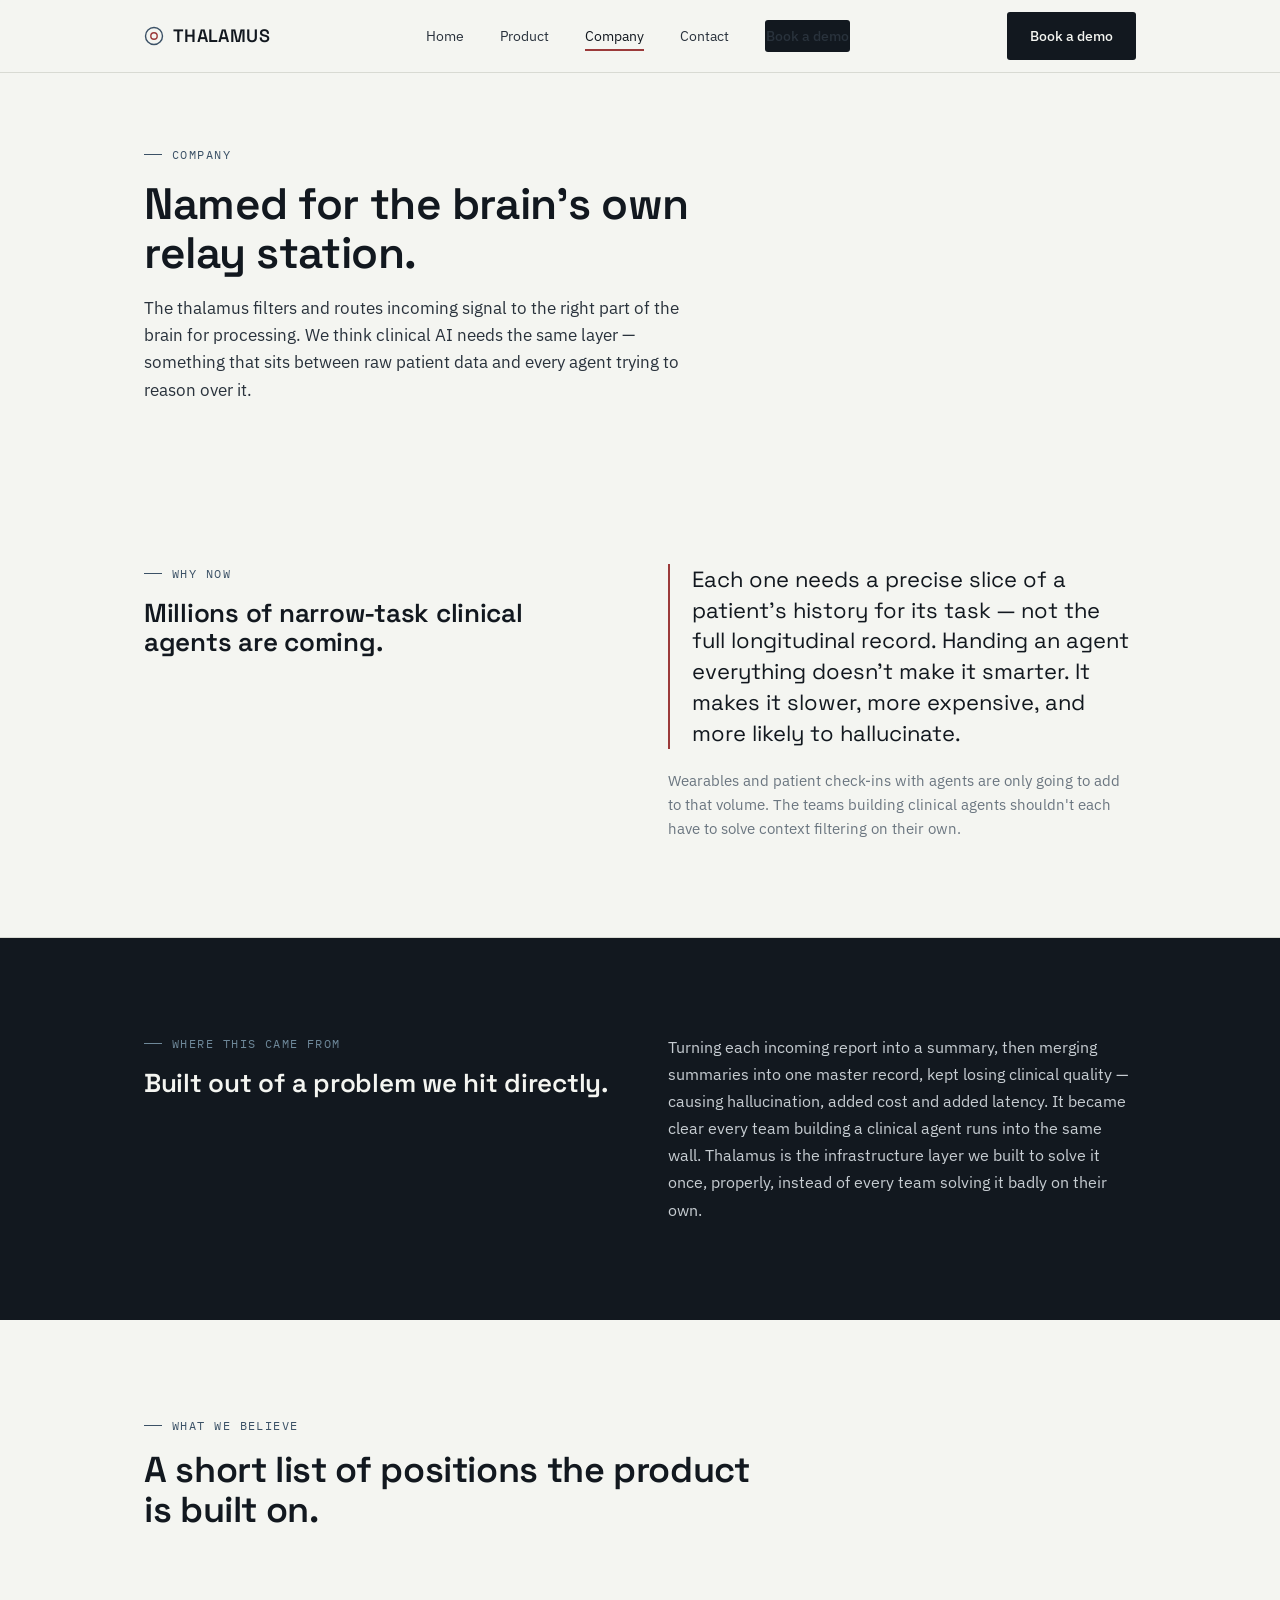
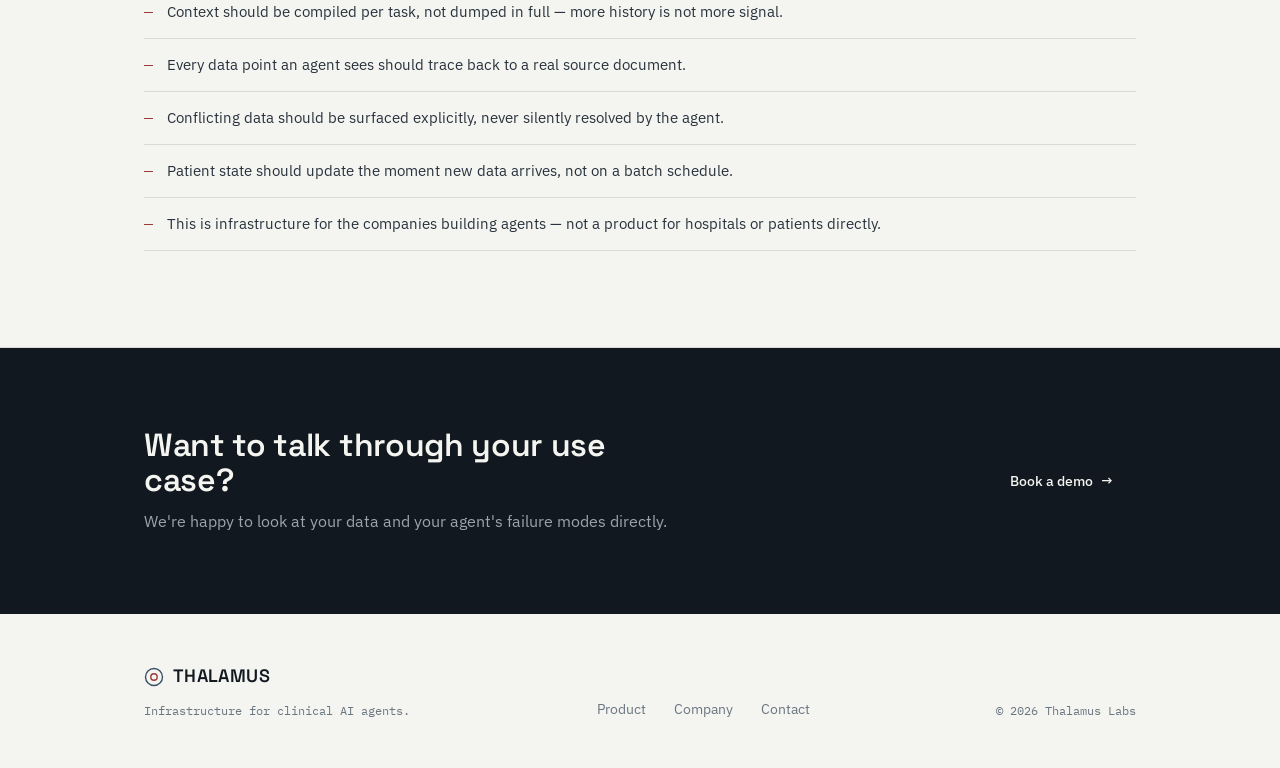
==== company.html @ b65f2268 "Add files via upload" ====
<!doctype html>
<html lang="en">
<head>
<meta charset="UTF-8">
<meta name="viewport" content="width=device-width, initial-scale=1">
<title>Company — Thalamus</title>
<meta name="description" content="Why Thalamus exists, where the name comes from, and what we believe about the future of clinical AI agents.">
<link rel="preconnect" href="https://fonts.googleapis.com">
<link href="https://fonts.googleapis.com/css2?family=Space+Grotesk:wght@500;600;700&family=IBM+Plex+Sans:wght@400;500;600&family=IBM+Plex+Mono:wght@400;500&display=swap" rel="stylesheet">
<link rel="stylesheet" href="styles.css">
</head>
<body>

<nav class="site-nav">
  <div class="wrap">
    <a href="index.html" class="logo">
      <svg class="mark" viewBox="0 0 20 20"><circle cx="10" cy="10" r="8.5"/><circle class="c2" cx="10" cy="10" r="3.2"/></svg>
      THALAMUS
    </a>
    <ul class="nav-links">
      <li><a href="index.html">Home</a></li>
      <li><a href="product.html">Product</a></li>
      <li><a href="company.html" aria-current="page">Company</a></li>
      <li><a href="contact.html">Contact</a></li>
      <li><a href="contact.html" class="btn btn-primary">Book a demo</a></li>
    </ul>
    <div class="nav-cta">
      <a href="contact.html" class="btn btn-primary">Book a demo</a>
      <button class="nav-toggle" aria-label="Toggle menu" aria-expanded="false"><span></span><span></span><span></span></button>
    </div>
  </div>
</nav>

<header class="page-hero">
  <div class="wrap">
    <div class="eyebrow">Company</div>
    <h1>Named for the brain's own relay station.</h1>
    <p class="lede">The thalamus filters and routes incoming signal to the right part of the brain for processing. We think clinical AI needs the same layer — something that sits between raw patient data and every agent trying to reason over it.</p>
  </div>
</header>

<section id="why">
  <div class="wrap two-col">
    <div>
      <div class="eyebrow">Why now</div>
      <h2 style="font-size:26px;">Millions of narrow-task clinical agents are coming.</h2>
    </div>
    <div>
      <p class="quote-block">Each one needs a precise slice of a patient's history for its task — not the full longitudinal record. Handing an agent everything doesn't make it smarter. It makes it slower, more expensive, and more likely to hallucinate.</p>
      <p style="margin-top:20px; color: var(--mist); font-size:15px;">Wearables and patient check-ins with agents are only going to add to that volume. The teams building clinical agents shouldn't each have to solve context filtering on their own.</p>
    </div>
  </div>
</section>

<section id="origin" class="dark">
  <div class="wrap two-col">
    <div>
      <div class="eyebrow">Where this came from</div>
      <h2 style="font-size:26px;">Built out of a problem we hit directly.</h2>
    </div>
    <div>
      <p style="color:#C7CDD2; font-size:16px; line-height:1.7;">Turning each incoming report into a summary, then merging summaries into one master record, kept losing clinical quality — causing hallucination, added cost and added latency. It became clear every team building a clinical agent runs into the same wall. Thalamus is the infrastructure layer we built to solve it once, properly, instead of every team solving it badly on their own.</p>
    </div>
  </div>
</section>

<section id="believe">
  <div class="wrap">
    <div class="section-head">
      <div class="eyebrow">What we believe</div>
      <h2>A short list of positions the product is built on.</h2>
    </div>
    <ul class="list-plain">
      <li>Context should be compiled per task, not dumped in full — more history is not more signal.</li>
      <li>Every data point an agent sees should trace back to a real source document.</li>
      <li>Conflicting data should be surfaced explicitly, never silently resolved by the agent.</li>
      <li>Patient state should update the moment new data arrives, not on a batch schedule.</li>
      <li>This is infrastructure for the companies building agents — not a product for hospitals or patients directly.</li>
    </ul>
  </div>
</section>

<section class="cta-band">
  <div class="wrap">
    <div>
      <h2>Want to talk through your use case?</h2>
      <p>We're happy to look at your data and your agent's failure modes directly.</p>
    </div>
    <a href="contact.html" class="btn btn-primary">Book a demo <span class="btn-arrow">→</span></a>
  </div>
</section>

<footer>
  <div class="wrap footer-grid">
    <div>
      <a href="index.html" class="logo">
        <svg class="mark" viewBox="0 0 20 20"><circle cx="10" cy="10" r="8.5"/><circle class="c2" cx="10" cy="10" r="3.2"/></svg>
        THALAMUS
      </a>
      <p class="footer-meta" style="margin-top:10px;">Infrastructure for clinical AI agents.</p>
    </div>
    <ul class="footer-links">
      <li><a href="product.html">Product</a></li>
      <li><a href="company.html">Company</a></li>
      <li><a href="contact.html">Contact</a></li>
    </ul>
    <div class="footer-meta">© 2026 Thalamus Labs</div>
  </div>
</footer>

<script src="script.js"></script>
</body>
</html>
---- styles.css ----
/* ==========================================================================
   THALAMUS — design tokens
   Palette: cool clinical paper, ink navy, steel-slate structure, sparse
   deep-signal red for flags. No warm cream, no terracotta, no near-black
   acid-accent defaults.
   Type: Space Grotesk (display — technical, geometric, a little unusual),
         IBM Plex Sans (body — built for technical/engineering communication),
         IBM Plex Mono (utility — layer labels, tags, provenance, data)
   ========================================================================== */

:root{
  --ink:        #12181F;
  --ink-soft:   #29323C;
  --paper:      #F4F5F1;
  --paper-dim:  #E9EAE4;
  --steel:      #3B5166;
  --steel-light:#6E8899;
  --signal:     #9B3A3A;
  --mist:       #6B7680;
  --line:       #D8DAD3;
  --line-dark:  #33404C;

  --font-display: 'Space Grotesk', 'Arial Narrow', sans-serif;
  --font-body:    'IBM Plex Sans', -apple-system, sans-serif;
  --font-mono:    'IBM Plex Mono', 'Courier New', monospace;

  --max: 1120px;
  --pad: clamp(20px, 5vw, 64px);
}

*{ box-sizing: border-box; }
html{ scroll-behavior: smooth; }

body{
  margin: 0;
  background: var(--paper);
  color: var(--ink);
  font-family: var(--font-body);
  font-size: 16px;
  line-height: 1.6;
  -webkit-font-smoothing: antialiased;
}

img, svg{ max-width: 100%; display: block; }

a{ color: inherit; }

:focus-visible{
  outline: 2px solid var(--signal);
  outline-offset: 3px;
}

h1, h2, h3, h4{
  font-family: var(--font-display);
  font-weight: 600;
  line-height: 1.1;
  margin: 0;
  letter-spacing: -0.01em;
}

p{ margin: 0; }

.wrap{
  max-width: var(--max);
  margin: 0 auto;
  padding-left: var(--pad);
  padding-right: var(--pad);
}

.eyebrow{
  font-family: var(--font-mono);
  font-size: 12px;
  letter-spacing: 0.12em;
  text-transform: uppercase;
  color: var(--steel);
  display: flex;
  align-items: center;
  gap: 10px;
  margin-bottom: 16px;
}
.eyebrow::before{
  content: "";
  width: 18px;
  height: 1px;
  background: var(--steel);
  display: inline-block;
}

/* ---------------------------------- nav --------------------------------- */

.site-nav{
  position: sticky;
  top: 0;
  z-index: 50;
  background: rgba(244,245,241,0.92);
  backdrop-filter: blur(6px);
  border-bottom: 1px solid var(--line);
}
.site-nav .wrap{
  display: flex;
  align-items: center;
  justify-content: space-between;
  height: 72px;
}
.logo{
  font-family: var(--font-display);
  font-weight: 600;
  font-size: 18px;
  letter-spacing: 0.02em;
  text-decoration: none;
  color: var(--ink);
  display: flex;
  align-items: center;
  gap: 9px;
}
.logo .mark{
  width: 20px; height: 20px;
  flex: none;
}
.logo .mark circle{ fill: none; stroke: var(--steel); stroke-width: 1.4; }
.logo .mark circle.c2{ stroke: var(--signal); }

.nav-links{
  display: flex;
  align-items: center;
  gap: 36px;
  list-style: none;
  margin: 0; padding: 0;
}
.nav-links a{
  text-decoration: none;
  font-size: 14px;
  color: var(--ink-soft);
  position: relative;
  padding: 4px 0;
}
.nav-links a:hover{ color: var(--ink); }
.nav-links a[aria-current="page"]{ color: var(--ink); }
.nav-links a[aria-current="page"]::after{
  content: "";
  position: absolute;
  left: 0; right: 0; bottom: -2px;
  height: 2px;
  background: var(--signal);
}
.nav-cta{ display: flex; align-items: center; gap: 24px; }
.nav-toggle{ display: none; }

/* --------------------------------- buttons -------------------------------- */

.btn{
  display: inline-flex;
  align-items: center;
  gap: 8px;
  font-family: var(--font-body);
  font-size: 14px;
  font-weight: 500;
  text-decoration: none;
  padding: 12px 22px;
  border-radius: 3px;
  border: 1px solid transparent;
  cursor: pointer;
  transition: background 0.15s ease, color 0.15s ease, border-color 0.15s ease;
}
.btn-primary{
  background: var(--ink);
  color: var(--paper);
}
.btn-primary:hover{ background: var(--steel); }
.btn-ghost{
  background: transparent;
  border-color: var(--line-dark);
  color: var(--ink);
}
.btn-ghost:hover{ border-color: var(--ink); }
.btn-arrow{ transition: transform 0.15s ease; }
.btn:hover .btn-arrow{ transform: translateX(3px); }

/* ---------------------------------- layout -------------------------------- */

section{ padding: 96px 0; border-bottom: 1px solid var(--line); }
section:last-of-type{ border-bottom: none; }
.section-head{
  max-width: 620px;
  margin-bottom: 56px;
}
.section-head h2{ font-size: clamp(26px, 3.2vw, 36px); }
.section-head p{ margin-top: 14px; color: var(--mist); font-size: 17px; }

.dark{ background: var(--ink); color: var(--paper); border-bottom: none; }
.dark .eyebrow{ color: var(--steel-light); }
.dark .eyebrow::before{ background: var(--steel-light); }
.dark .section-head p{ color: #9AA5AE; }

/* ------------------------------- hero ------------------------------- */

.hero{
  padding: 88px 0 40px;
  border-bottom: none;
}
.hero-grid{
  display: grid;
  grid-template-columns: 1.1fr 0.9fr;
  gap: 56px;
  align-items: center;
}
.hero h1{
  font-size: clamp(34px, 4.6vw, 54px);
  max-width: 15ch;
}
.hero .lede{
  margin-top: 22px;
  font-size: 18px;
  color: var(--ink-soft);
  max-width: 46ch;
}
.hero-actions{
  margin-top: 34px;
  display: flex;
  gap: 14px;
  flex-wrap: wrap;
}
.hero-figure{
  border: 1px solid var(--line);
  background: #FFFFFF;
  border-radius: 4px;
  padding: 20px 20px 16px;
}
.hero-figure-caption{
  font-family: var(--font-mono);
  font-size: 11px;
  color: var(--mist);
  display: flex;
  justify-content: space-between;
  margin-top: 10px;
  letter-spacing: 0.03em;
}

/* --------------------------- signal trace svg --------------------------- */

.trace-row{ display: flex; align-items: center; gap: 14px; }
.trace-row + .trace-row{ margin-top: 6px; }
.trace-label{
  font-family: var(--font-mono);
  font-size: 11px;
  color: var(--steel);
  width: 26px;
  flex: none;
}
.trace-row svg{ flex: 1; }
.trace-row path{
  fill: none;
  stroke: var(--steel-light);
  stroke-width: 1.5;
  stroke-linecap: round;
  stroke-dasharray: 620;
  stroke-dashoffset: 620;
  animation: draw 1.6s ease forwards;
}
.trace-row:nth-child(1) path{ animation-delay: 0.05s; stroke: #B7C1C8; }
.trace-row:nth-child(2) path{ animation-delay: 0.35s; stroke: var(--steel-light); }
.trace-row:nth-child(3) path{ animation-delay: 0.65s; stroke: var(--steel); }
.trace-row:nth-child(4) path{ animation-delay: 0.95s; stroke: var(--signal); stroke-width: 2; }
@keyframes draw{ to{ stroke-dashoffset: 0; } }
@media (prefers-reduced-motion: reduce){
  .trace-row path{ animation: none; stroke-dashoffset: 0; }
}

/* ------------------------------ chip / stat row ------------------------------ */

.chip-row{
  display: grid;
  grid-template-columns: repeat(4, 1fr);
  gap: 1px;
  background: var(--line);
  border: 1px solid var(--line);
  margin-top: 40px;
}
.chip{
  background: var(--paper);
  padding: 22px 20px;
}
.chip .k{
  font-family: var(--font-mono);
  font-size: 11px;
  color: var(--signal);
  letter-spacing: 0.06em;
}
.chip .v{
  margin-top: 8px;
  font-size: 15px;
  color: var(--ink-soft);
}

/* ------------------------------- layer cards ------------------------------- */

.layer-list{ display: flex; flex-direction: column; border-top: 1px solid var(--line); }
.layer{
  display: grid;
  grid-template-columns: 90px 1fr 1.3fr;
  gap: 28px;
  padding: 30px 0;
  border-bottom: 1px solid var(--line);
  align-items: start;
}
.layer .tag{
  font-family: var(--font-mono);
  font-size: 13px;
  color: var(--signal);
  padding-top: 3px;
}
.layer h3{ font-size: 19px; }
.layer .desc{ color: var(--mist); font-size: 15px; }
.layer .examples{
  font-family: var(--font-mono);
  font-size: 12.5px;
  color: var(--steel);
  line-height: 1.9;
}

/* --------------------------------- cards grid --------------------------------- */

.card-grid{
  display: grid;
  grid-template-columns: repeat(3, 1fr);
  gap: 1px;
  background: var(--line);
  border: 1px solid var(--line);
}
.card{
  background: var(--paper);
  padding: 30px 26px;
}
.card h3{ font-size: 17px; margin-bottom: 10px; }
.card p{ color: var(--mist); font-size: 14.5px; }
.card .tag{
  font-family: var(--font-mono);
  font-size: 11px;
  color: var(--steel);
  letter-spacing: 0.05em;
  margin-bottom: 14px;
  display: block;
}

/* ---------------------------------- cta band ---------------------------------- */

.cta-band{
  background: var(--ink);
  color: var(--paper);
  border-bottom: none;
  padding: 80px 0;
}
.cta-band .wrap{
  display: flex;
  align-items: center;
  justify-content: space-between;
  gap: 40px;
  flex-wrap: wrap;
}
.cta-band h2{ font-size: clamp(24px, 3vw, 32px); max-width: 22ch; }
.cta-band p{ color: #9AA5AE; margin-top: 10px; }

/* ---------------------------------- footer ---------------------------------- */

footer{
  padding: 48px 0;
}
.footer-grid{
  display: flex;
  justify-content: space-between;
  align-items: flex-end;
  gap: 24px;
  flex-wrap: wrap;
}
.footer-links{
  display: flex;
  gap: 28px;
  list-style: none;
  padding: 0; margin: 0;
  font-size: 13.5px;
}
.footer-links a{ text-decoration: none; color: var(--mist); }
.footer-links a:hover{ color: var(--ink); }
.footer-meta{ font-family: var(--font-mono); font-size: 12px; color: var(--mist); }

/* ------------------------------- page hero (sub pages) ------------------------------- */

.page-hero{ padding: 72px 0 64px; }
.page-hero h1{ font-size: clamp(30px, 4vw, 44px); max-width: 20ch; }
.page-hero .lede{ margin-top: 18px; font-size: 17px; color: var(--ink-soft); max-width: 56ch; }

/* --------------------------------- pipeline (product page) --------------------------------- */

.pipeline{
  display: flex;
  align-items: center;
  gap: 0;
  flex-wrap: wrap;
  font-family: var(--font-mono);
  font-size: 13px;
  color: var(--steel);
  margin: 8px 0 48px;
}
.pipeline .node{
  border: 1px solid var(--line-dark);
  padding: 8px 14px;
  border-radius: 3px;
  color: var(--ink);
  background: var(--paper);
}
.pipeline .arrow{ padding: 0 12px; color: var(--mist); }

/* --------------------------------- two-col --------------------------------- */

.two-col{
  display: grid;
  grid-template-columns: 1fr 1fr;
  gap: 56px;
  align-items: start;
}

.quote-block{
  border-left: 2px solid var(--signal);
  padding-left: 22px;
  font-family: var(--font-display);
  font-size: 22px;
  line-height: 1.4;
  color: var(--ink);
  max-width: 60ch;
}

.list-plain{ list-style: none; margin: 0; padding: 0; }
.list-plain li{
  padding: 14px 0;
  border-bottom: 1px solid var(--line);
  display: flex;
  gap: 14px;
  font-size: 15px;
  color: var(--ink-soft);
}
.list-plain li::before{
  content: "—";
  color: var(--signal);
  font-family: var(--font-mono);
  flex: none;
}

/* ------------------------------- contact form ------------------------------- */

.form-grid{
  display: grid;
  grid-template-columns: 1fr 1fr;
  gap: 18px;
}
.form-grid .full{ grid-column: 1 / -1; }
label{
  display: block;
  font-family: var(--font-mono);
  font-size: 11px;
  letter-spacing: 0.05em;
  text-transform: uppercase;
  color: var(--steel);
  margin-bottom: 8px;
}
input, textarea, select{
  width: 100%;
  font-family: var(--font-body);
  font-size: 15px;
  padding: 12px 14px;
  border: 1px solid var(--line-dark);
  border-radius: 3px;
  background: #fff;
  color: var(--ink);
}
input:focus, textarea:focus, select:focus{
  outline: 2px solid var(--signal);
  outline-offset: 1px;
  border-color: var(--signal);
}
textarea{ resize: vertical; min-height: 120px; }
.form-note{ font-size: 13px; color: var(--mist); margin-top: 18px; }

/* --------------------------------- responsive --------------------------------- */

@media (max-width: 900px){
  .hero-grid{ grid-template-columns: 1fr; }
  .two-col{ grid-template-columns: 1fr; gap: 36px; }
  .card-grid{ grid-template-columns: 1fr; }
  .chip-row{ grid-template-columns: 1fr 1fr; }
  .layer{ grid-template-columns: 1fr; gap: 10px; }
  .layer .tag{ padding-top: 0; }
  .form-grid{ grid-template-columns: 1fr; }
}

@media (max-width: 720px){
  .nav-links{
    position: fixed;
    inset: 72px 0 0 0;
    background: var(--paper);
    flex-direction: column;
    align-items: flex-start;
    padding: 28px var(--pad);
    gap: 22px;
    transform: translateY(-8px);
    opacity: 0;
    pointer-events: none;
    transition: opacity 0.15s ease, transform 0.15s ease;
    border-bottom: 1px solid var(--line);
  }
  .nav-links.open{ opacity: 1; transform: translateY(0); pointer-events: auto; }
  .nav-links a{ font-size: 16px; }
  .nav-cta .btn-primary{ display: none; }
  .nav-links .btn-primary{ display: inline-flex; margin-top: 6px; }
  .nav-toggle{
    display: block;
    background: none;
    border: none;
    cursor: pointer;
    padding: 8px;
  }
  .nav-toggle span{
    display: block;
    width: 20px; height: 1.5px;
    background: var(--ink);
    margin: 4px 0;
  }
  .cta-band .wrap{ flex-direction: column; align-items: flex-start; }
  .footer-grid{ flex-direction: column; align-items: flex-start; }
}
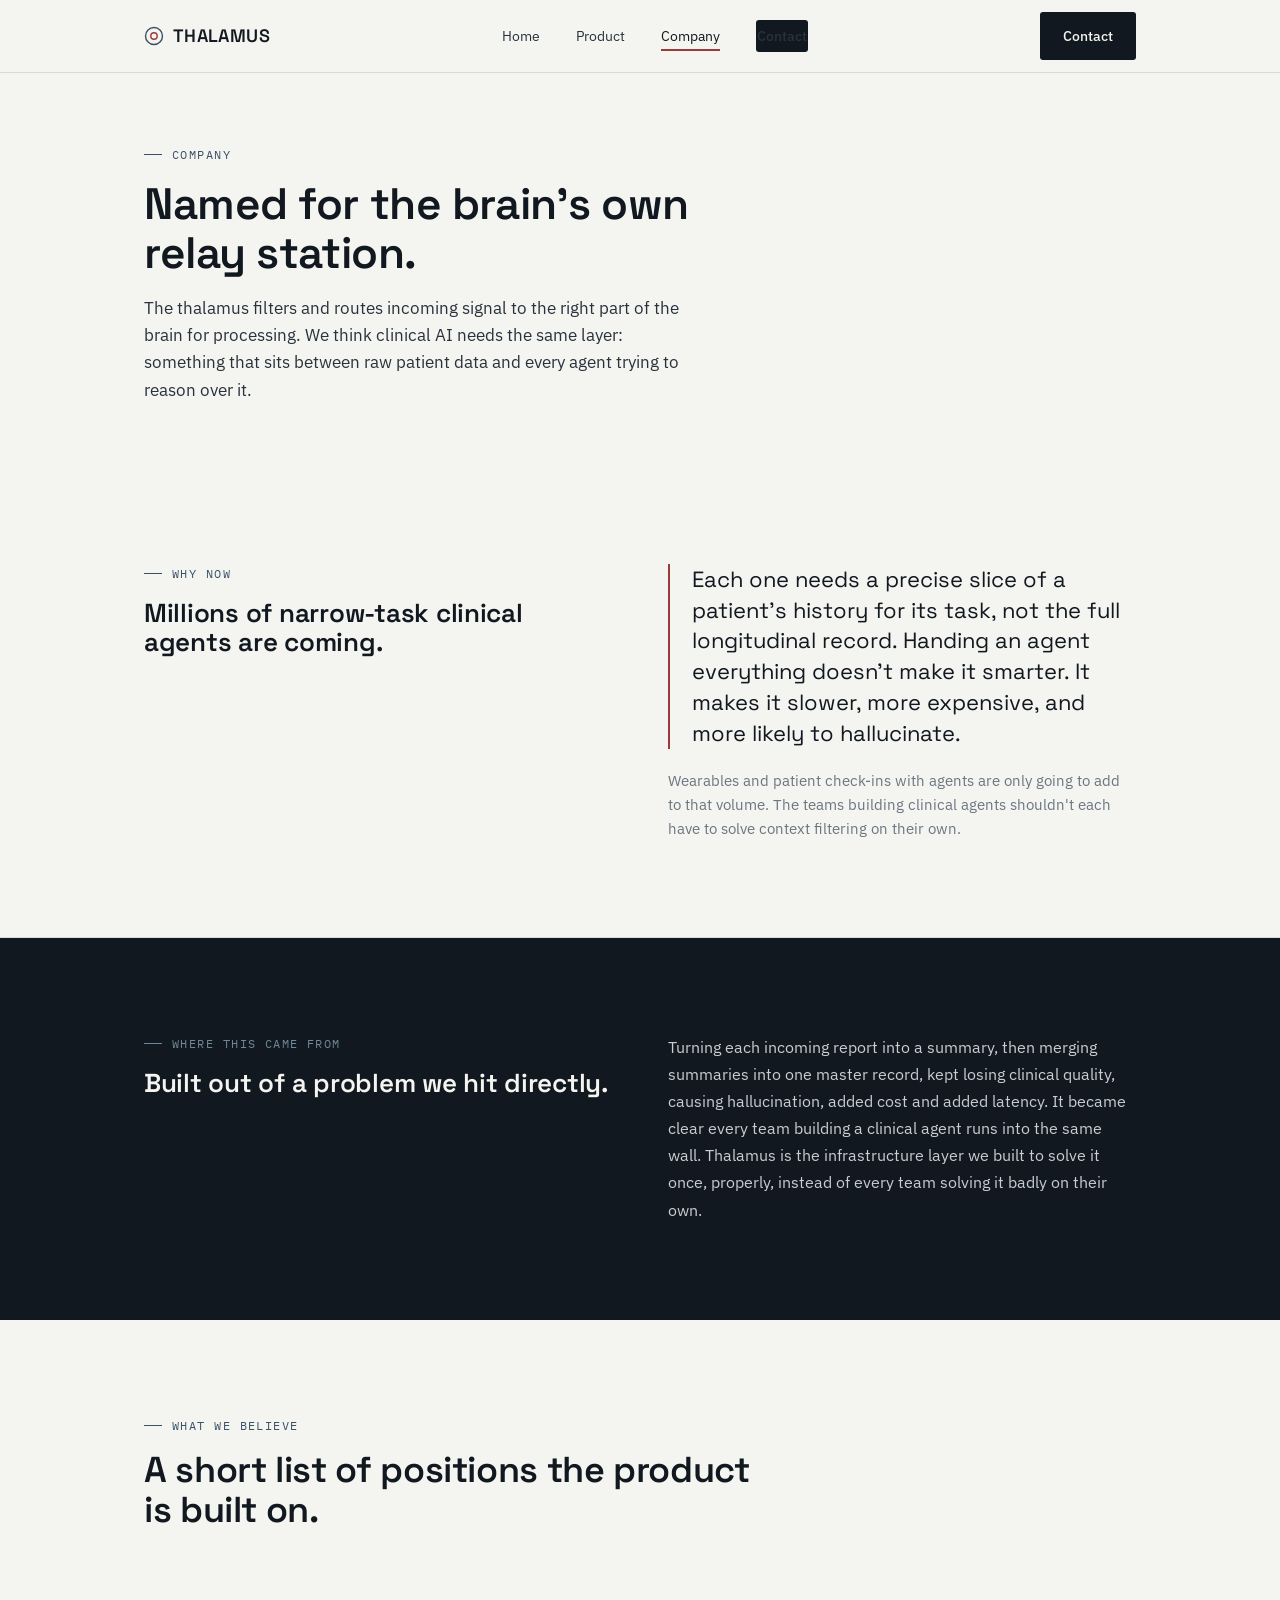
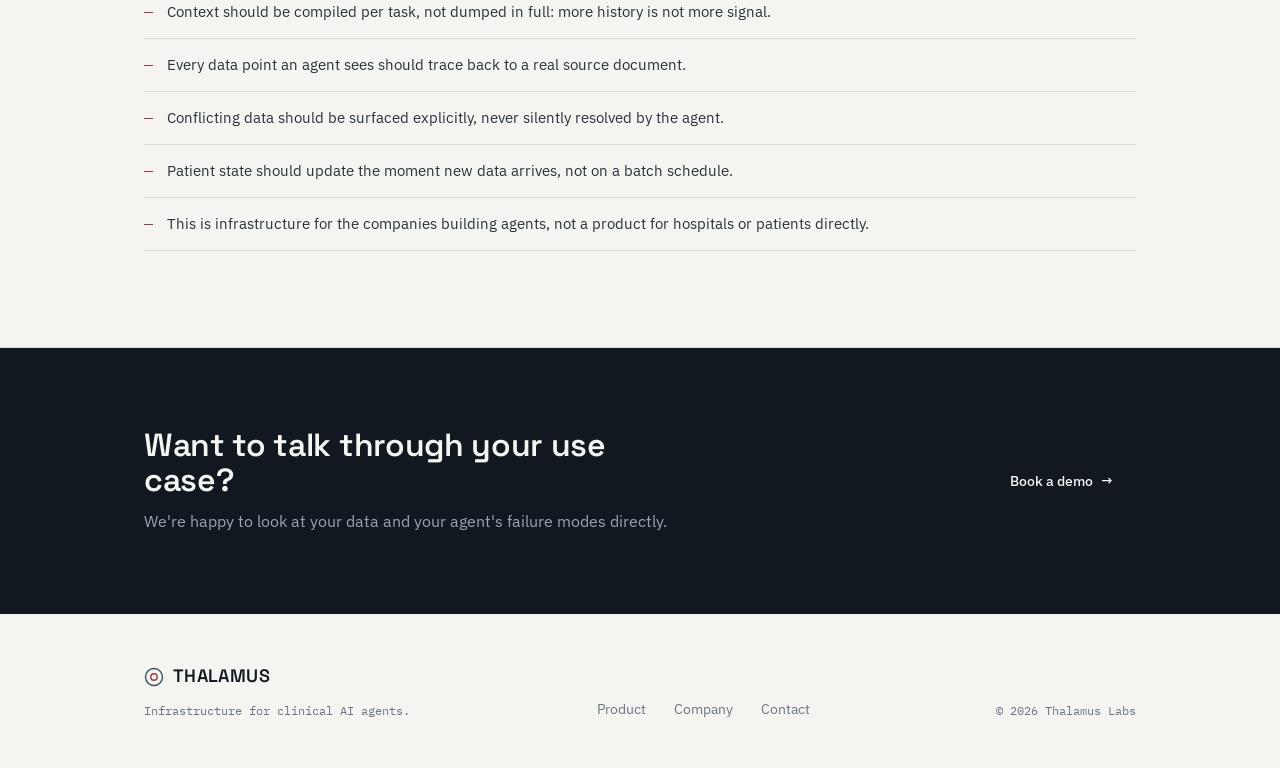
==== commit 4057d2f8: "Update company.html" ====
--- a/company.html
+++ b/company.html
@@ -3,7 +3,7 @@
 <head>
 <meta charset="UTF-8">
 <meta name="viewport" content="width=device-width, initial-scale=1">
-<title>Company — Thalamus</title>
+<title>Company | Thalamus</title>
 <meta name="description" content="Why Thalamus exists, where the name comes from, and what we believe about the future of clinical AI agents.">
 <link rel="preconnect" href="https://fonts.googleapis.com">
 <link href="https://fonts.googleapis.com/css2?family=Space+Grotesk:wght@500;600;700&family=IBM+Plex+Sans:wght@400;500;600&family=IBM+Plex+Mono:wght@400;500&display=swap" rel="stylesheet">
@@ -21,11 +21,10 @@
       <li><a href="index.html">Home</a></li>
       <li><a href="product.html">Product</a></li>
       <li><a href="company.html" aria-current="page">Company</a></li>
-      <li><a href="contact.html">Contact</a></li>
-      <li><a href="contact.html" class="btn btn-primary">Book a demo</a></li>
+      <li><a href="contact.html" class="btn btn-primary">Contact</a></li>
     </ul>
     <div class="nav-cta">
-      <a href="contact.html" class="btn btn-primary">Book a demo</a>
+      <a href="contact.html" class="btn btn-primary">Contact</a>
       <button class="nav-toggle" aria-label="Toggle menu" aria-expanded="false"><span></span><span></span><span></span></button>
     </div>
   </div>
@@ -35,7 +34,7 @@
   <div class="wrap">
     <div class="eyebrow">Company</div>
     <h1>Named for the brain's own relay station.</h1>
-    <p class="lede">The thalamus filters and routes incoming signal to the right part of the brain for processing. We think clinical AI needs the same layer — something that sits between raw patient data and every agent trying to reason over it.</p>
+    <p class="lede">The thalamus filters and routes incoming signal to the right part of the brain for processing. We think clinical AI needs the same layer: something that sits between raw patient data and every agent trying to reason over it.</p>
   </div>
 </header>
 
@@ -46,7 +45,7 @@
       <h2 style="font-size:26px;">Millions of narrow-task clinical agents are coming.</h2>
     </div>
     <div>
-      <p class="quote-block">Each one needs a precise slice of a patient's history for its task — not the full longitudinal record. Handing an agent everything doesn't make it smarter. It makes it slower, more expensive, and more likely to hallucinate.</p>
+      <p class="quote-block">Each one needs a precise slice of a patient's history for its task, not the full longitudinal record. Handing an agent everything doesn't make it smarter. It makes it slower, more expensive, and more likely to hallucinate.</p>
       <p style="margin-top:20px; color: var(--mist); font-size:15px;">Wearables and patient check-ins with agents are only going to add to that volume. The teams building clinical agents shouldn't each have to solve context filtering on their own.</p>
     </div>
   </div>
@@ -59,7 +58,7 @@
       <h2 style="font-size:26px;">Built out of a problem we hit directly.</h2>
     </div>
     <div>
-      <p style="color:#C7CDD2; font-size:16px; line-height:1.7;">Turning each incoming report into a summary, then merging summaries into one master record, kept losing clinical quality — causing hallucination, added cost and added latency. It became clear every team building a clinical agent runs into the same wall. Thalamus is the infrastructure layer we built to solve it once, properly, instead of every team solving it badly on their own.</p>
+      <p style="color:#C7CDD2; font-size:16px; line-height:1.7;">Turning each incoming report into a summary, then merging summaries into one master record, kept losing clinical quality, causing hallucination, added cost and added latency. It became clear every team building a clinical agent runs into the same wall. Thalamus is the infrastructure layer we built to solve it once, properly, instead of every team solving it badly on their own.</p>
     </div>
   </div>
 </section>
@@ -71,11 +70,11 @@
       <h2>A short list of positions the product is built on.</h2>
     </div>
     <ul class="list-plain">
-      <li>Context should be compiled per task, not dumped in full — more history is not more signal.</li>
+      <li>Context should be compiled per task, not dumped in full: more history is not more signal.</li>
       <li>Every data point an agent sees should trace back to a real source document.</li>
       <li>Conflicting data should be surfaced explicitly, never silently resolved by the agent.</li>
       <li>Patient state should update the moment new data arrives, not on a batch schedule.</li>
-      <li>This is infrastructure for the companies building agents — not a product for hospitals or patients directly.</li>
+      <li>This is infrastructure for the companies building agents, not a product for hospitals or patients directly.</li>
     </ul>
   </div>
 </section>
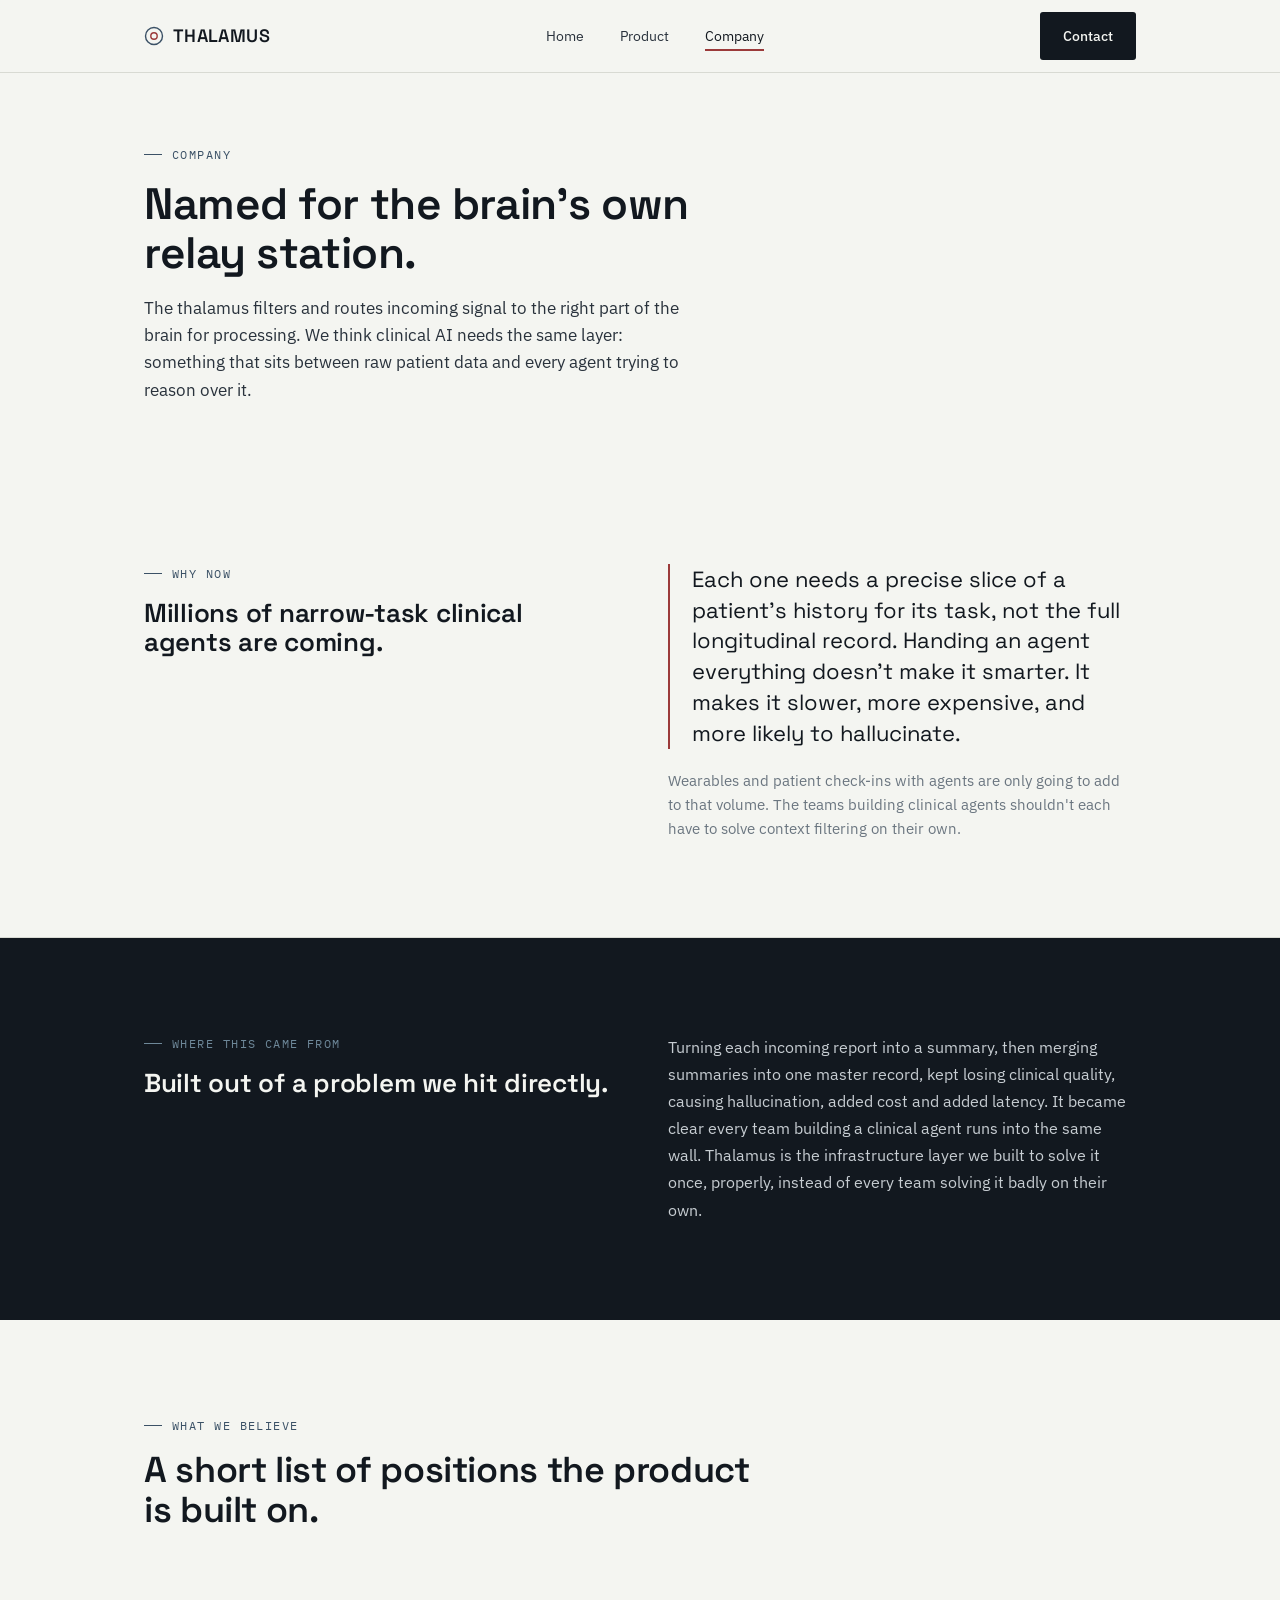
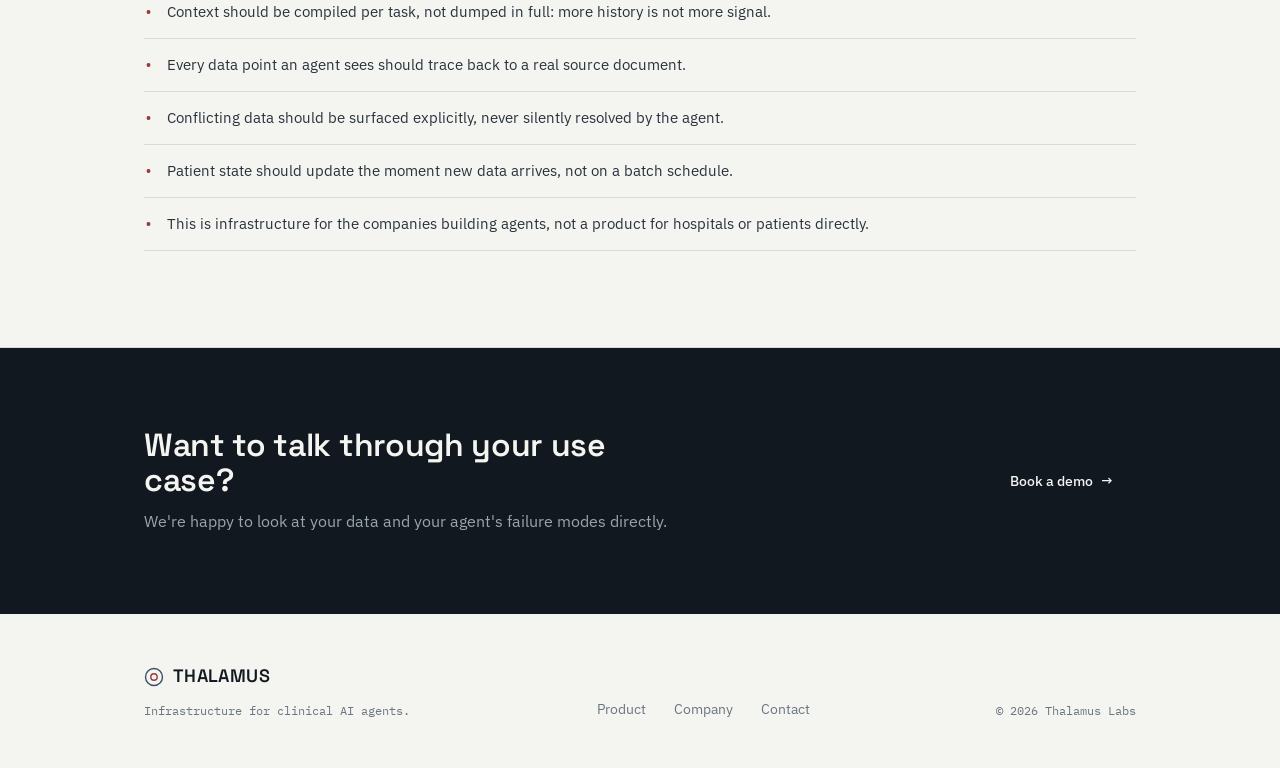
==== commit a3ffc6a8: "Update company.html" ====
--- a/company.html
+++ b/company.html
@@ -21,7 +21,6 @@
       <li><a href="index.html">Home</a></li>
       <li><a href="product.html">Product</a></li>
       <li><a href="company.html" aria-current="page">Company</a></li>
-      <li><a href="contact.html" class="btn btn-primary">Contact</a></li>
     </ul>
     <div class="nav-cta">
       <a href="contact.html" class="btn btn-primary">Contact</a>
--- a/styles.css
+++ b/styles.css
@@ -1,11 +1,11 @@
 /* ==========================================================================
-   THALAMUS — design tokens
+   THALAMUS: design tokens
    Palette: cool clinical paper, ink navy, steel-slate structure, sparse
    deep-signal red for flags. No warm cream, no terracotta, no near-black
    acid-accent defaults.
-   Type: Space Grotesk (display — technical, geometric, a little unusual),
-         IBM Plex Sans (body — built for technical/engineering communication),
-         IBM Plex Mono (utility — layer labels, tags, provenance, data)
+   Type: Space Grotesk (display, technical, geometric, a little unusual),
+         IBM Plex Sans (body, built for technical/engineering communication),
+         IBM Plex Mono (utility: layer labels, tags, provenance, data)
    ========================================================================== */
 
 :root{
@@ -439,7 +439,7 @@
   color: var(--ink-soft);
 }
 .list-plain li::before{
-  content: "—";
+  content: "•";
   color: var(--signal);
   font-family: var(--font-mono);
   flex: none;
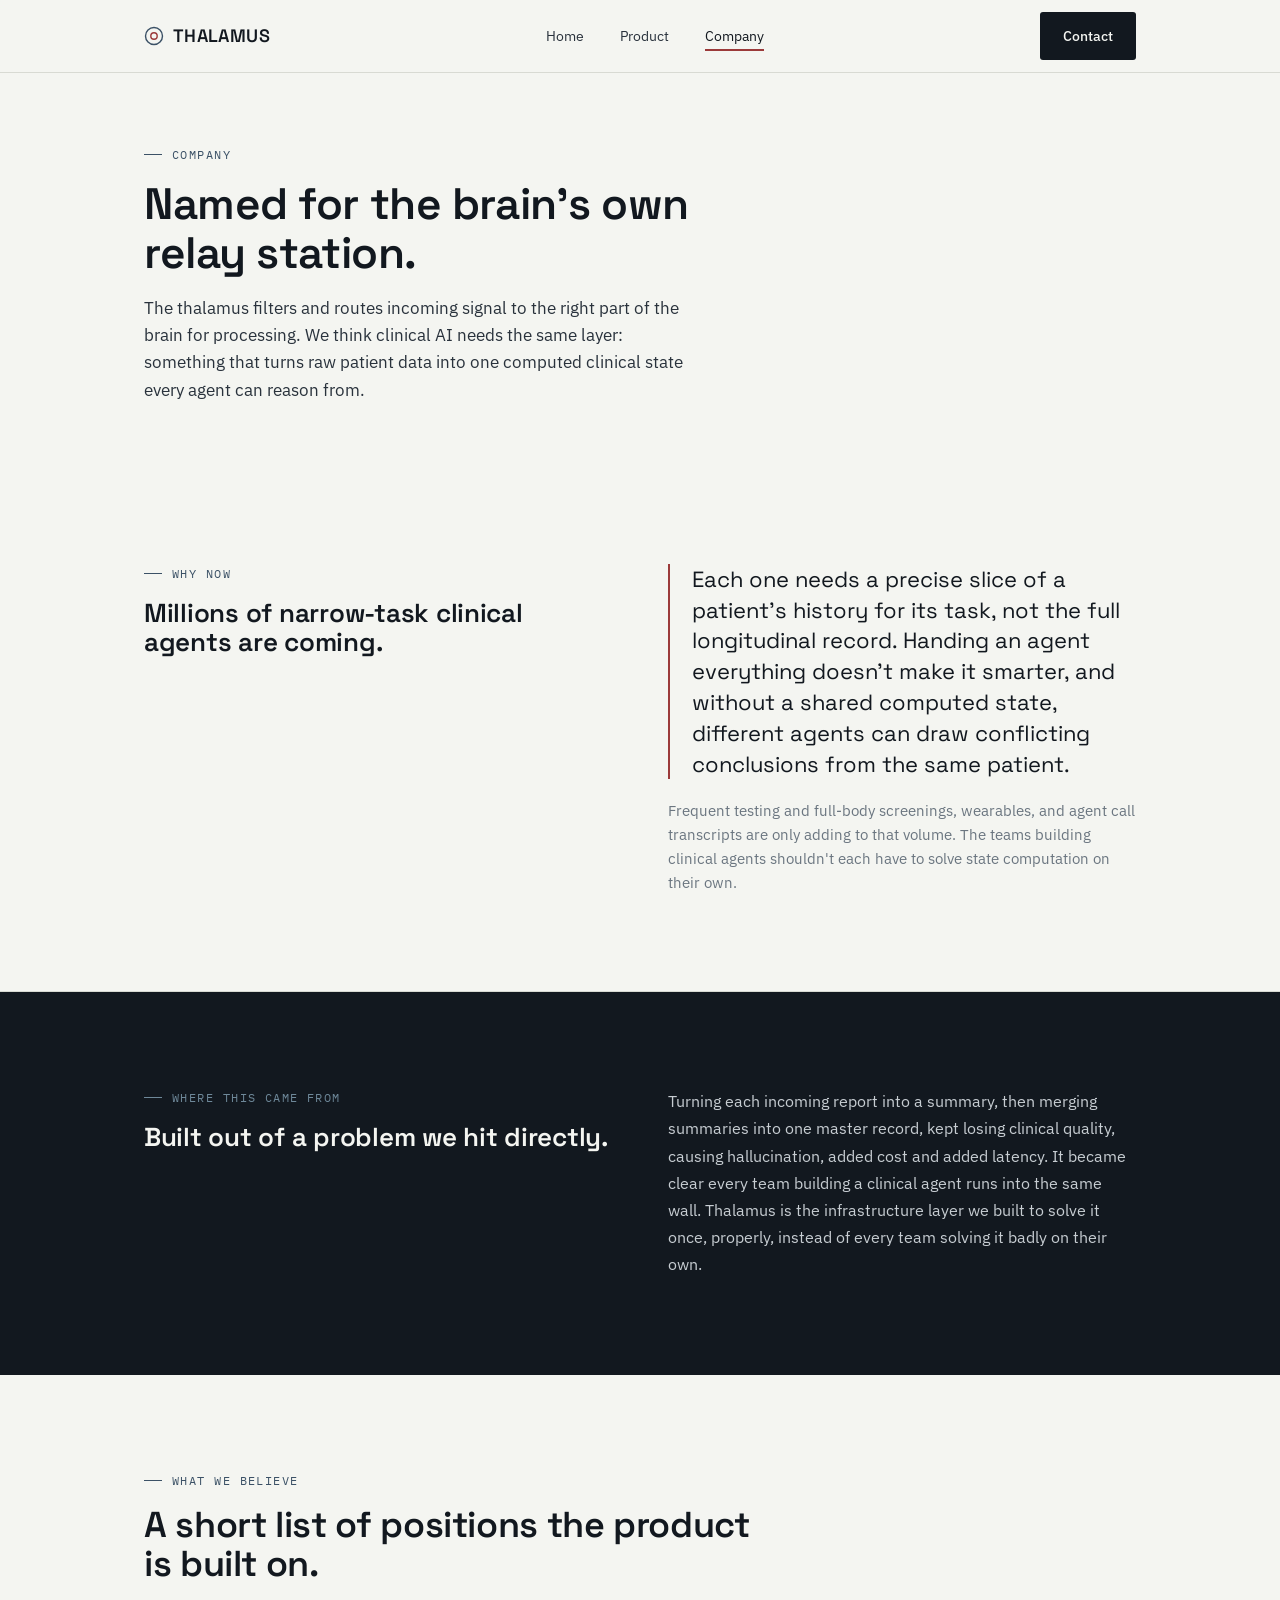
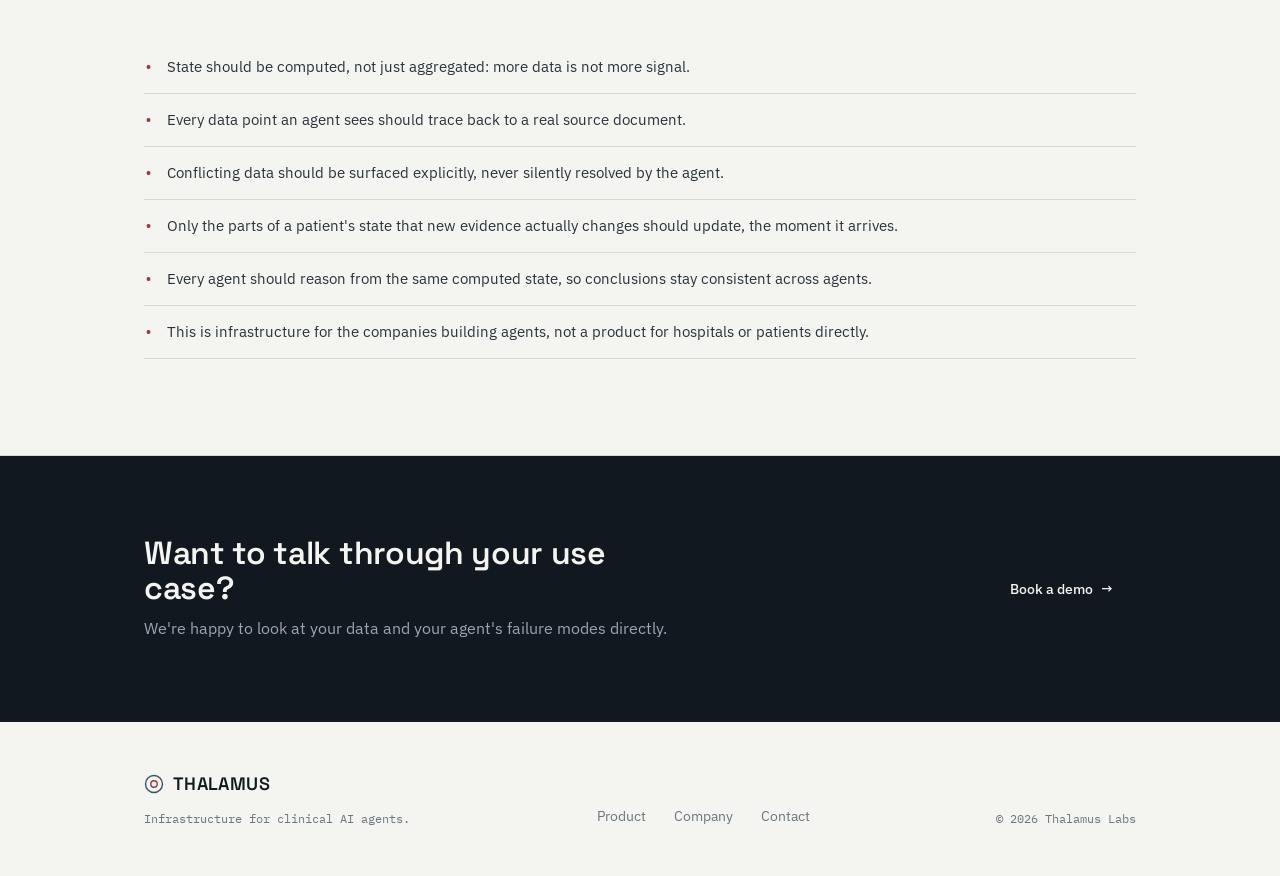
==== commit 941c158f: "Update company.html" ====
--- a/company.html
+++ b/company.html
@@ -33,7 +33,7 @@
   <div class="wrap">
     <div class="eyebrow">Company</div>
     <h1>Named for the brain's own relay station.</h1>
-    <p class="lede">The thalamus filters and routes incoming signal to the right part of the brain for processing. We think clinical AI needs the same layer: something that sits between raw patient data and every agent trying to reason over it.</p>
+    <p class="lede">The thalamus filters and routes incoming signal to the right part of the brain for processing. We think clinical AI needs the same layer: something that turns raw patient data into one computed clinical state every agent can reason from.</p>
   </div>
 </header>
 
@@ -44,8 +44,8 @@
       <h2 style="font-size:26px;">Millions of narrow-task clinical agents are coming.</h2>
     </div>
     <div>
-      <p class="quote-block">Each one needs a precise slice of a patient's history for its task, not the full longitudinal record. Handing an agent everything doesn't make it smarter. It makes it slower, more expensive, and more likely to hallucinate.</p>
-      <p style="margin-top:20px; color: var(--mist); font-size:15px;">Wearables and patient check-ins with agents are only going to add to that volume. The teams building clinical agents shouldn't each have to solve context filtering on their own.</p>
+      <p class="quote-block">Each one needs a precise slice of a patient's history for its task, not the full longitudinal record. Handing an agent everything doesn't make it smarter, and without a shared computed state, different agents can draw conflicting conclusions from the same patient.</p>
+      <p style="margin-top:20px; color: var(--mist); font-size:15px;">Frequent testing and full-body screenings, wearables, and agent call transcripts are only adding to that volume. The teams building clinical agents shouldn't each have to solve state computation on their own.</p>
     </div>
   </div>
 </section>
@@ -69,10 +69,11 @@
       <h2>A short list of positions the product is built on.</h2>
     </div>
     <ul class="list-plain">
-      <li>Context should be compiled per task, not dumped in full: more history is not more signal.</li>
+      <li>State should be computed, not just aggregated: more data is not more signal.</li>
       <li>Every data point an agent sees should trace back to a real source document.</li>
       <li>Conflicting data should be surfaced explicitly, never silently resolved by the agent.</li>
-      <li>Patient state should update the moment new data arrives, not on a batch schedule.</li>
+      <li>Only the parts of a patient's state that new evidence actually changes should update, the moment it arrives.</li>
+      <li>Every agent should reason from the same computed state, so conclusions stay consistent across agents.</li>
       <li>This is infrastructure for the companies building agents, not a product for hospitals or patients directly.</li>
     </ul>
   </div>
--- a/styles.css
+++ b/styles.css
@@ -509,8 +509,7 @@
   }
   .nav-links.open{ opacity: 1; transform: translateY(0); pointer-events: auto; }
   .nav-links a{ font-size: 16px; }
-  .nav-cta .btn-primary{ display: none; }
-  .nav-links .btn-primary{ display: inline-flex; margin-top: 6px; }
+  .nav-cta{ gap: 14px; }
   .nav-toggle{
     display: block;
     background: none;
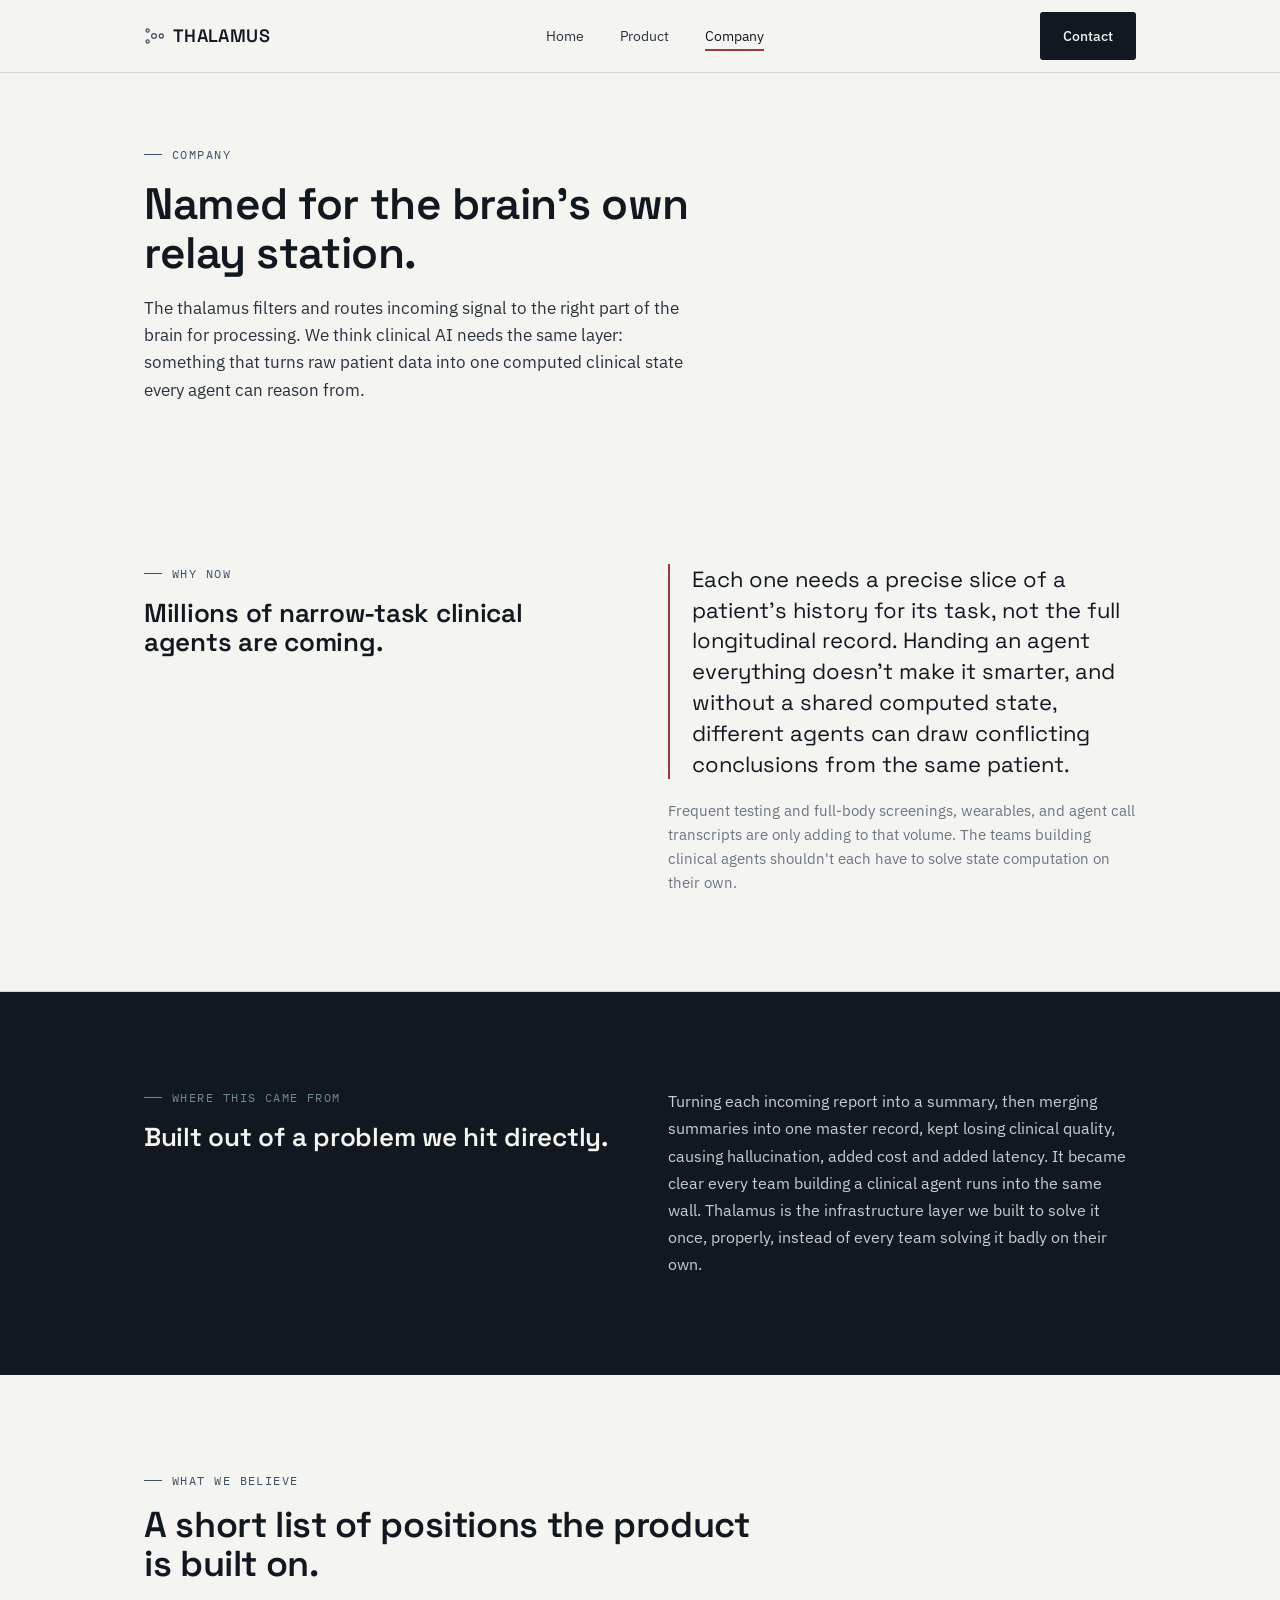
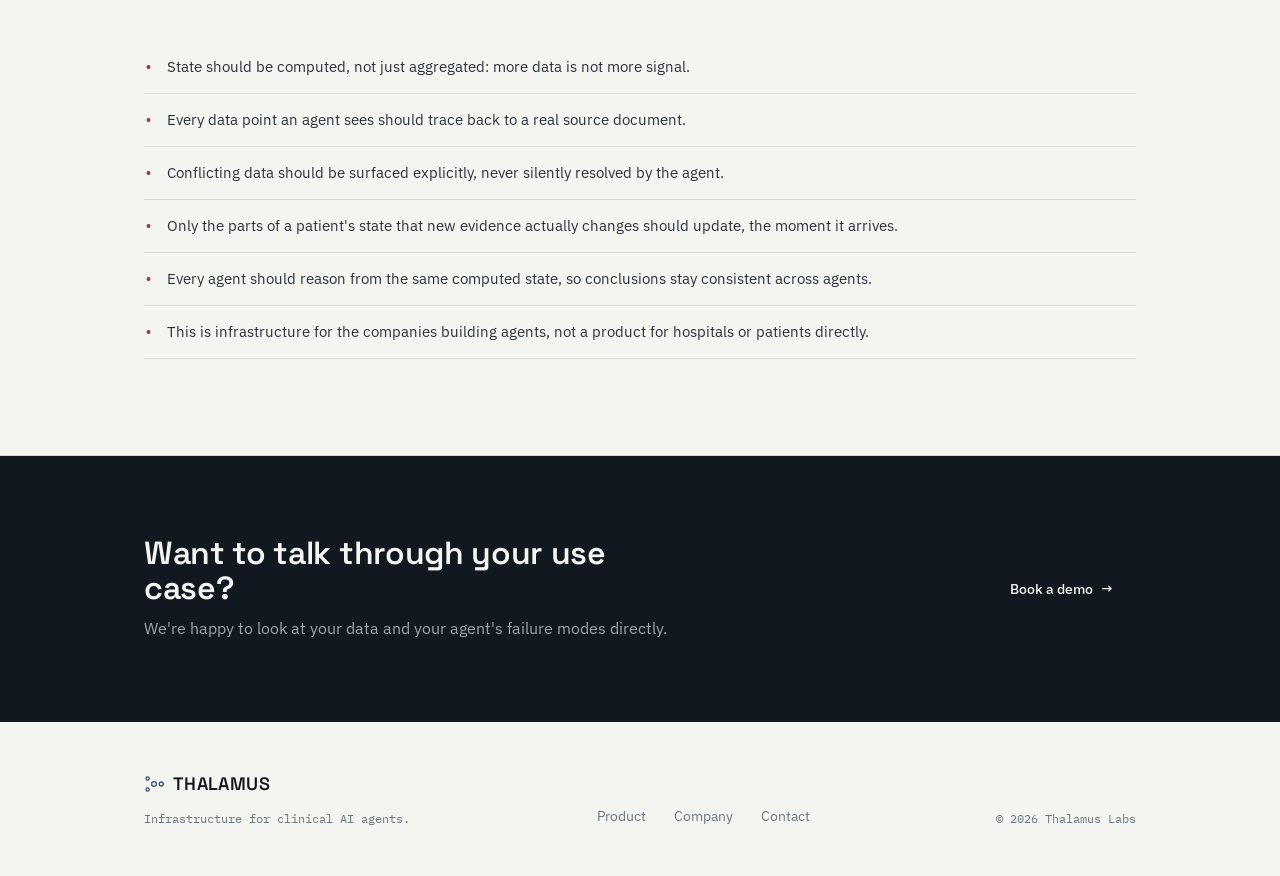
==== commit 14afee26: "Update company.html" ====
--- a/company.html
+++ b/company.html
@@ -14,7 +14,7 @@
 <nav class="site-nav">
   <div class="wrap">
     <a href="index.html" class="logo">
-      <svg class="mark" viewBox="0 0 20 20"><circle cx="10" cy="10" r="8.5"/><circle class="c2" cx="10" cy="10" r="3.2"/></svg>
+      <svg class="mark" viewBox="0 0 22 22"><line class="spoke-muted" x1="11" y1="11" x2="4" y2="5"/><line class="spoke-muted" x1="11" y1="11" x2="4" y2="17"/><line class="spoke-emph" x1="11" y1="11" x2="19" y2="11"/><circle class="node-muted" cx="4" cy="5" r="1.8"/><circle class="node-muted" cx="4" cy="17" r="1.8"/><circle class="node-emph" cx="19" cy="11" r="2.2"/><circle class="hub" cx="11" cy="11" r="2.6"/></svg>
       THALAMUS
     </a>
     <ul class="nav-links">
@@ -93,7 +93,7 @@
   <div class="wrap footer-grid">
     <div>
       <a href="index.html" class="logo">
-        <svg class="mark" viewBox="0 0 20 20"><circle cx="10" cy="10" r="8.5"/><circle class="c2" cx="10" cy="10" r="3.2"/></svg>
+        <svg class="mark" viewBox="0 0 22 22"><line class="spoke-muted" x1="11" y1="11" x2="4" y2="5"/><line class="spoke-muted" x1="11" y1="11" x2="4" y2="17"/><line class="spoke-emph" x1="11" y1="11" x2="19" y2="11"/><circle class="node-muted" cx="4" cy="5" r="1.8"/><circle class="node-muted" cx="4" cy="17" r="1.8"/><circle class="node-emph" cx="19" cy="11" r="2.2"/><circle class="hub" cx="11" cy="11" r="2.6"/></svg>
         THALAMUS
       </a>
       <p class="footer-meta" style="margin-top:10px;">Infrastructure for clinical AI agents.</p>
